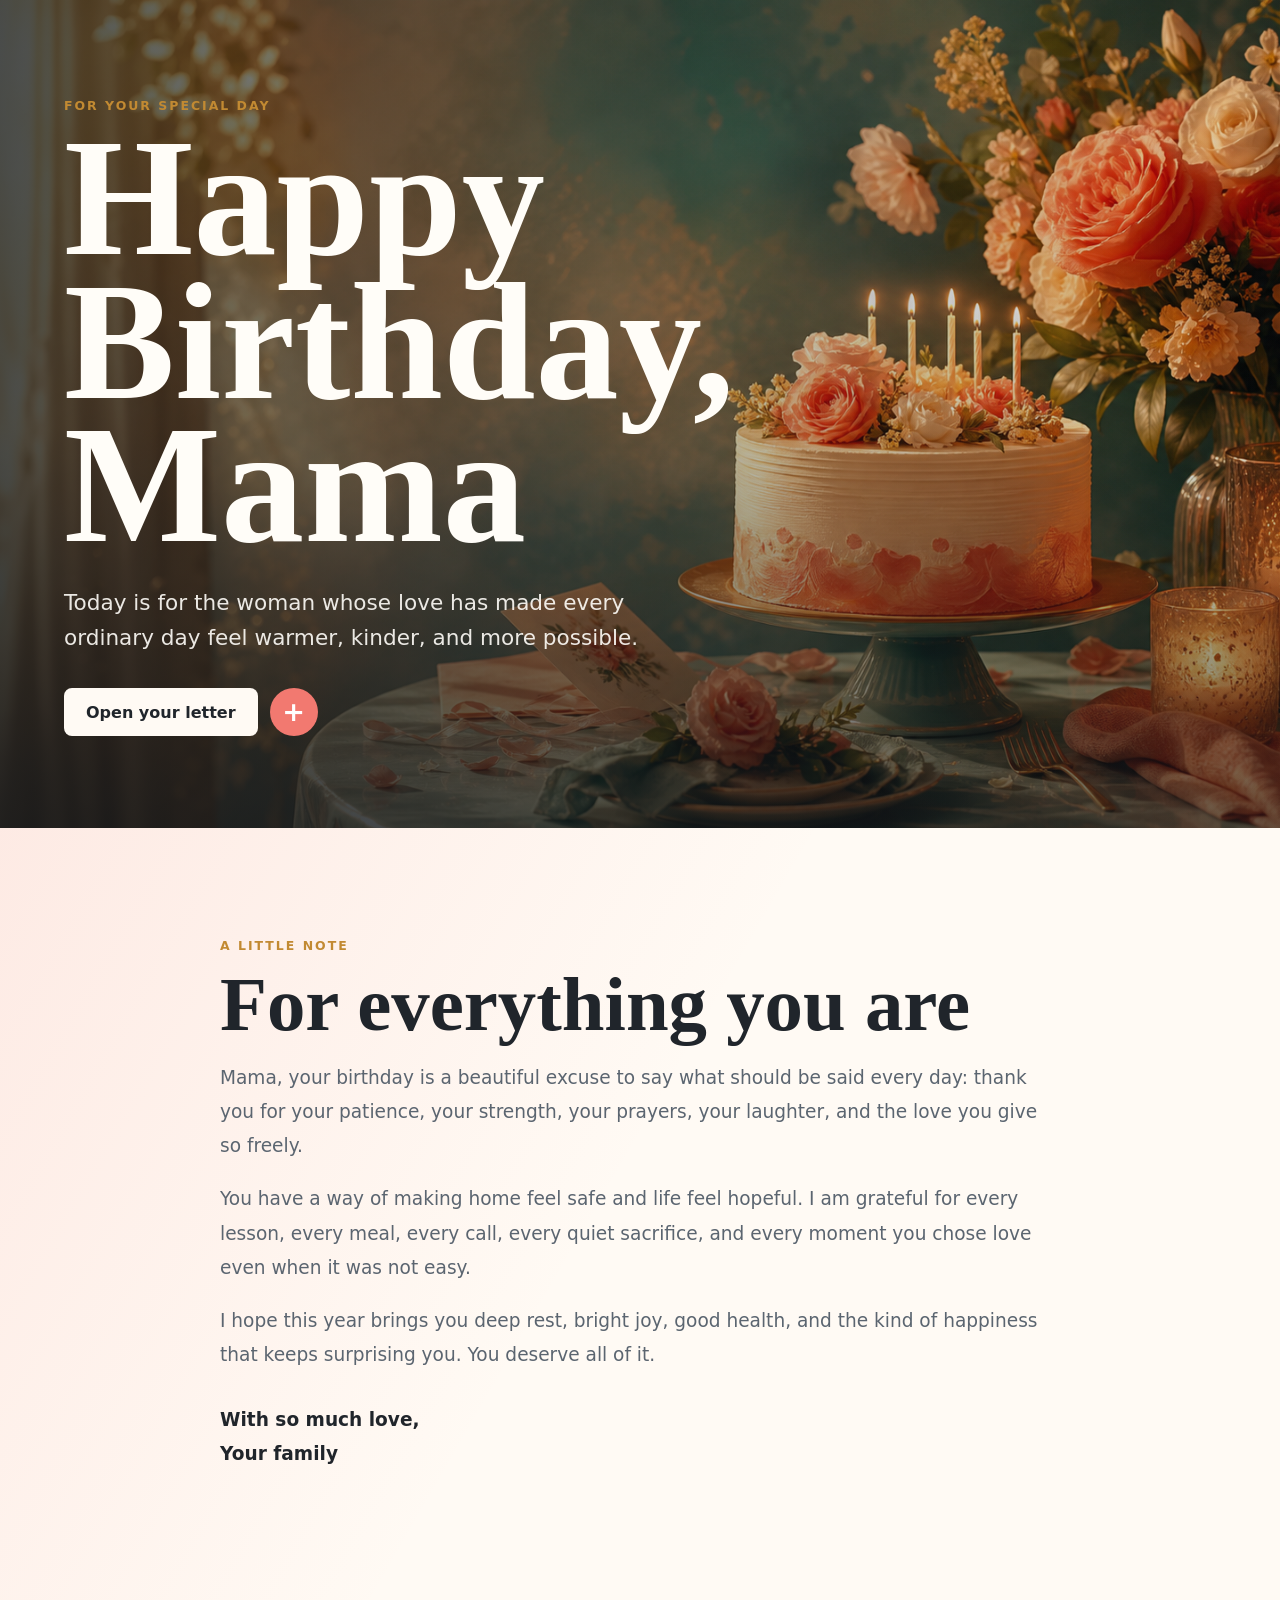
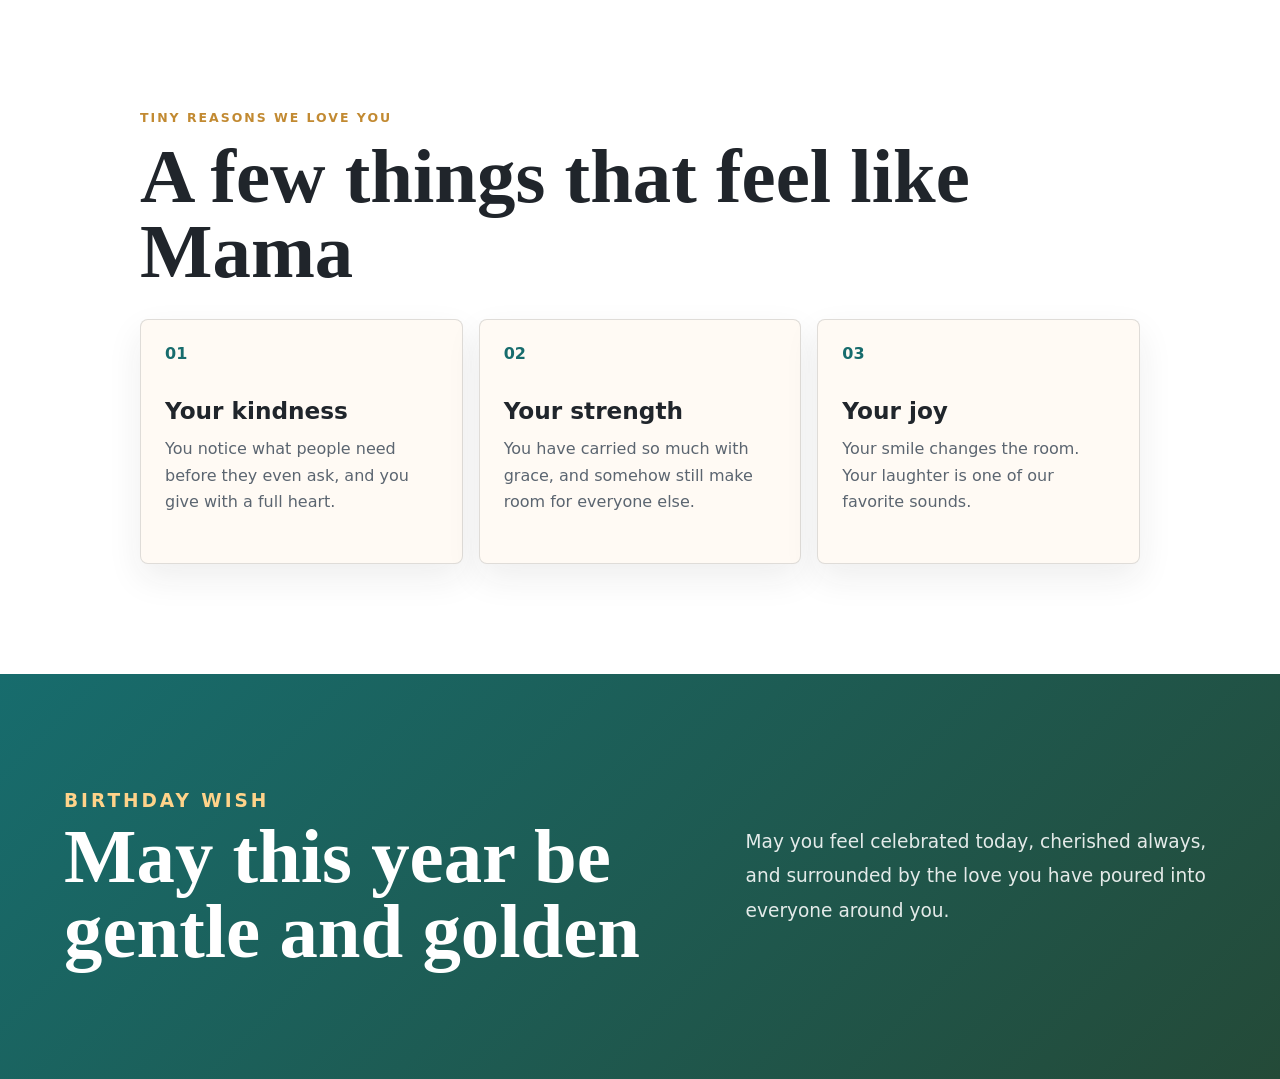
==== lander/index.html @ 540bffff "Add lander page route" ====
﻿<!doctype html>
<html lang="en">
  <head>
    <meta charset="utf-8" />
    <meta name="viewport" content="width=device-width, initial-scale=1" />
    <meta name="description" content="A birthday greeting for Mama." />
    <title>Happy Birthday, Mama</title>
    <base href="/" />
    <link rel="stylesheet" href="styles.css" />
  </head>
  <body>
    <main class="page-shell">
      <section class="hero" aria-label="Birthday greeting">
        <img class="hero-art" src="assets/birthday-hero.png" alt="Birthday cake, flowers, and warm candlelight" />
        <div class="hero-scrim"></div>
        <div class="hero-content">
          <p class="eyebrow">For your special day</p>
          <h1>Happy Birthday, Mama</h1>
          <p class="hero-copy">
            Today is for the woman whose love has made every ordinary day feel warmer, kinder, and more possible.
          </p>
          <div class="hero-actions" aria-label="Page actions">
            <button class="primary-action" type="button" id="openLetter">Open your letter</button>
            <button class="icon-action" type="button" id="celebrate" aria-label="Celebrate"><span aria-hidden="true">+</span></button>
          </div>
        </div>
      </section>

      <section class="letter-section" id="letter" aria-labelledby="letter-title">
        <div class="letter-wrap">
          <p class="section-kicker">A little note</p>
          <h2 id="letter-title">For everything you are</h2>
          <p>
            Mama, your birthday is a beautiful excuse to say what should be said every day:
            thank you for your patience, your strength, your prayers, your laughter, and the love
            you give so freely.
          </p>
          <p>
            You have a way of making home feel safe and life feel hopeful. I am grateful for every
            lesson, every meal, every call, every quiet sacrifice, and every moment you chose love
            even when it was not easy.
          </p>
          <p>
            I hope this year brings you deep rest, bright joy, good health, and the kind of happiness
            that keeps surprising you. You deserve all of it.
          </p>
          <p class="signature">With so much love,<br />Your family</p>
        </div>
      </section>

      <section class="memories-section" aria-labelledby="memories-title">
        <div class="section-heading">
          <p class="section-kicker">Tiny reasons we love you</p>
          <h2 id="memories-title">A few things that feel like Mama</h2>
        </div>
        <div class="memory-grid">
          <article class="memory-card">
            <span>01</span>
            <h3>Your kindness</h3>
            <p>You notice what people need before they even ask, and you give with a full heart.</p>
          </article>
          <article class="memory-card">
            <span>02</span>
            <h3>Your strength</h3>
            <p>You have carried so much with grace, and somehow still make room for everyone else.</p>
          </article>
          <article class="memory-card">
            <span>03</span>
            <h3>Your joy</h3>
            <p>Your smile changes the room. Your laughter is one of our favorite sounds.</p>
          </article>
        </div>
      </section>

      <section class="wish-section" aria-labelledby="wish-title">
        <div>
          <p class="section-kicker">Birthday wish</p>
          <h2 id="wish-title">May this year be gentle and golden</h2>
        </div>
        <p>
          May you feel celebrated today, cherished always, and surrounded by the love you have poured
          into everyone around you.
        </p>
      </section>
    </main>

    <div class="confetti-layer" id="confettiLayer" aria-hidden="true"></div>
    <script src="script.js"></script>
  </body>
</html>
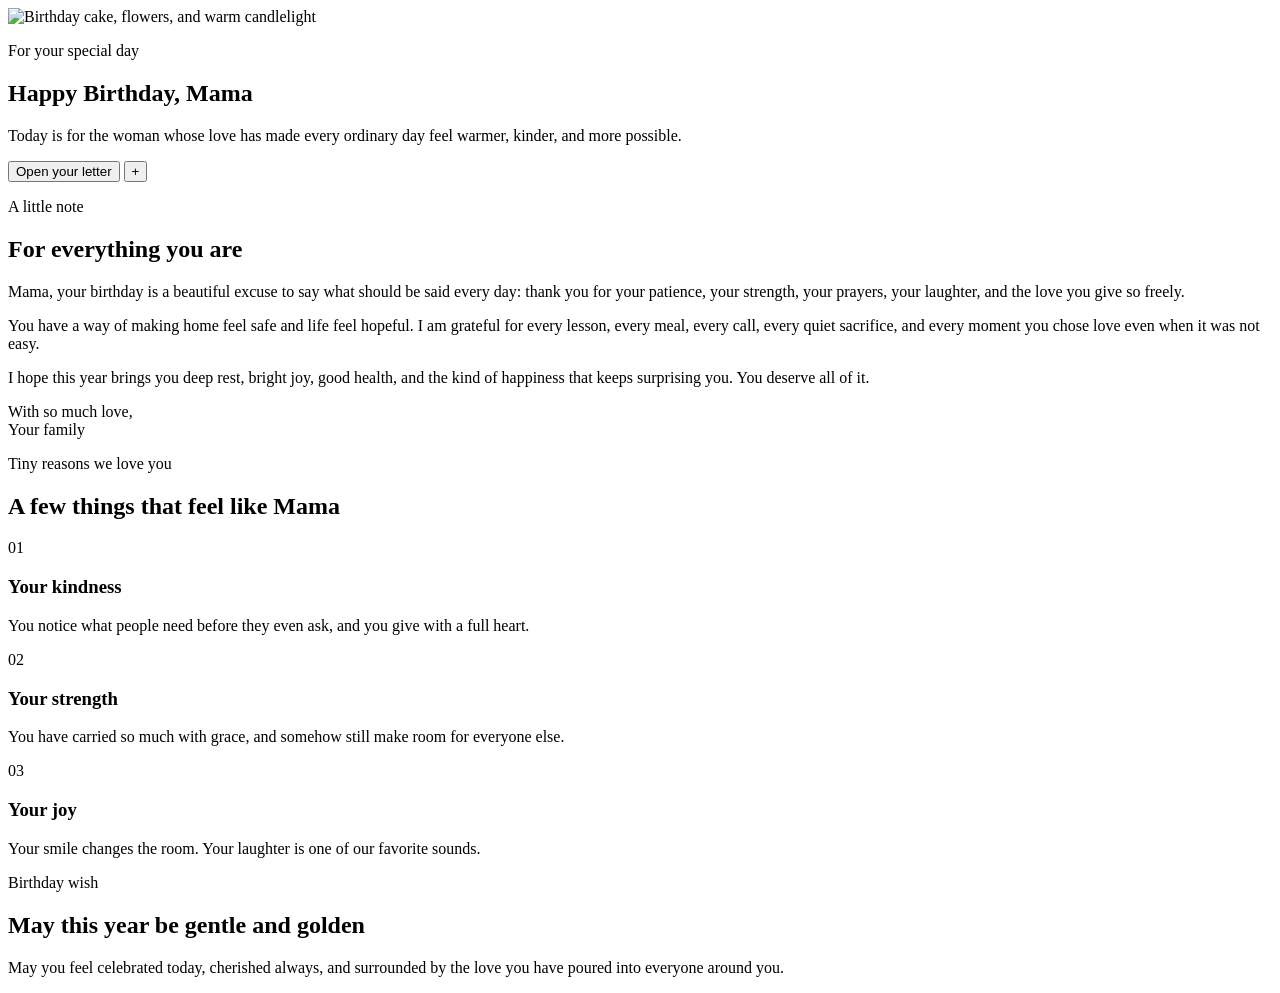
==== commit bb8d5c91: "erweew" ====
--- a/lander/index.html
+++ b/lander/index.html
@@ -5,7 +5,7 @@
     <meta name="viewport" content="width=device-width, initial-scale=1" />
     <meta name="description" content="A birthday greeting for Mama." />
     <title>Happy Birthday, Mama</title>
-    <base href="/" />
+    <base href="/mama-bday/" />
     <link rel="stylesheet" href="styles.css" />
   </head>
   <body>
@@ -90,3 +90,4 @@
 </html>
 
 
+
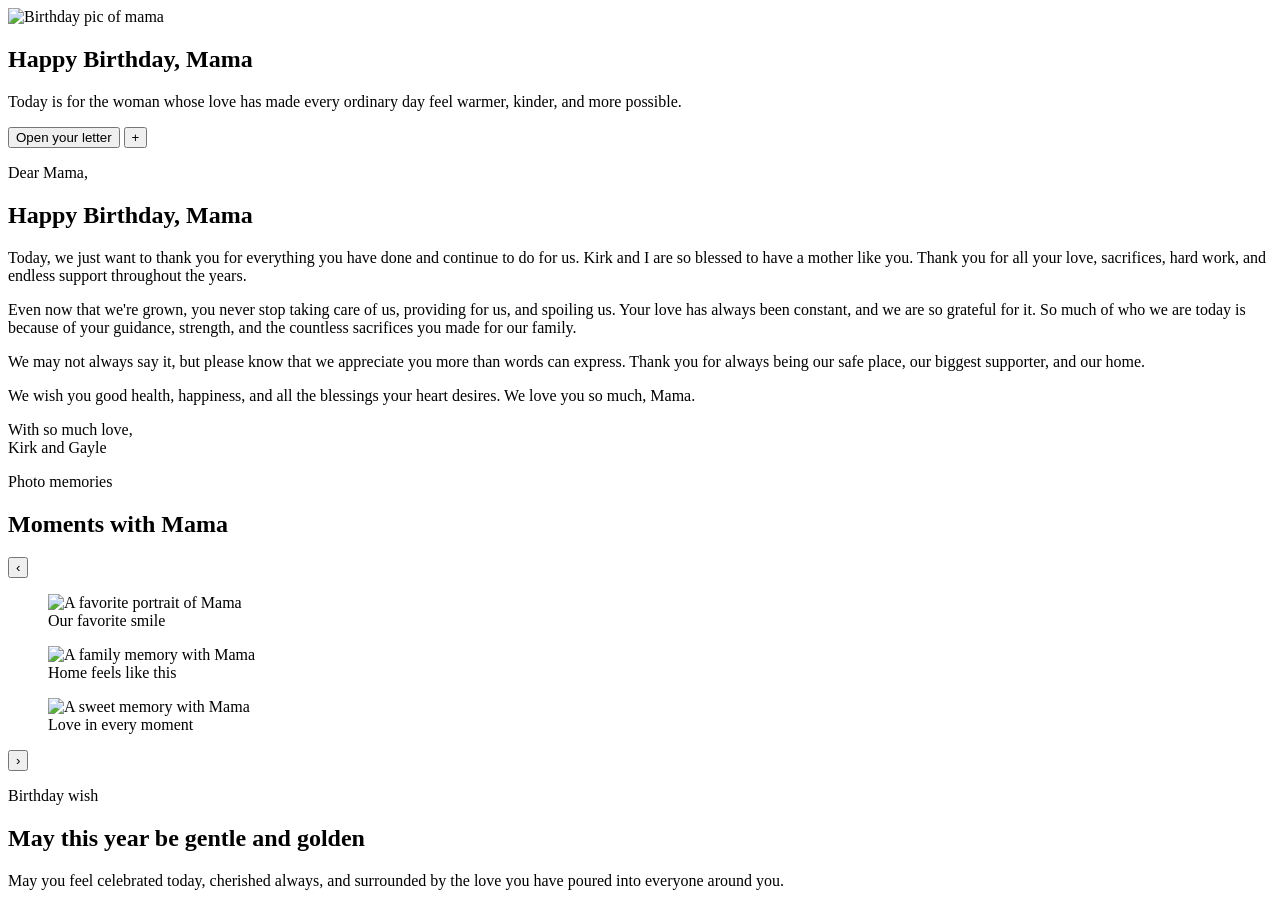
==== commit 22eeeb08: "wewew" ====
--- a/lander/index.html
+++ b/lander/index.html
@@ -1,93 +1,102 @@
 ﻿<!doctype html>
 <html lang="en">
-  <head>
-    <meta charset="utf-8" />
-    <meta name="viewport" content="width=device-width, initial-scale=1" />
-    <meta name="description" content="A birthday greeting for Mama." />
-    <title>Happy Birthday, Mama</title>
-    <base href="/mama-bday/" />
-    <link rel="stylesheet" href="styles.css" />
-  </head>
-  <body>
-    <main class="page-shell">
-      <section class="hero" aria-label="Birthday greeting">
-        <img class="hero-art" src="assets/birthday-hero.png" alt="Birthday cake, flowers, and warm candlelight" />
-        <div class="hero-scrim"></div>
-        <div class="hero-content">
-          <p class="eyebrow">For your special day</p>
-          <h1>Happy Birthday, Mama</h1>
-          <p class="hero-copy">
-            Today is for the woman whose love has made every ordinary day feel warmer, kinder, and more possible.
-          </p>
-          <div class="hero-actions" aria-label="Page actions">
-            <button class="primary-action" type="button" id="openLetter">Open your letter</button>
-            <button class="icon-action" type="button" id="celebrate" aria-label="Celebrate"><span aria-hidden="true">+</span></button>
+
+<head>
+  <meta charset="utf-8" />
+  <meta name="viewport" content="width=device-width, initial-scale=1" />
+  <meta name="description" content="A birthday greeting for Mama." />
+  <title>Happy Birthday, Mama</title>
+  <base href="/mama-bday/" />
+  <link rel="stylesheet" href="styles.css" />
+</head>
+
+<body>
+  <main class="page-shell">
+    <section class="hero" aria-label="Birthday greeting">
+      <img class="hero-art" src="assets/mama.jpg" alt="Birthday pic of mama" />
+      <div class="hero-scrim"></div>
+      <div class="hero-content">
+        <h1>Happy Birthday, Mama</h1>
+        <p class="hero-copy">
+          Today is for the woman whose love has made every ordinary day feel warmer, kinder, and more possible.
+        </p>
+        <div class="hero-actions" aria-label="Page actions">
+          <button class="primary-action" type="button" id="openLetter">Open your letter</button>
+          <button class="icon-action" type="button" id="celebrate" aria-label="Celebrate"><span
+              aria-hidden="true">+</span></button>
+        </div>
+      </div>
+    </section>
+
+    <section class="letter-section" id="letter" aria-labelledby="letter-title">
+      <div class="letter-wrap">
+        <p class="section-kicker">Dear Mama,</p>
+        <h2 id="letter-title">Happy Birthday, Mama</h2>
+        <p>
+          Today, we just want to thank you for everything you have done and continue to do for us. Kirk and I are so
+          blessed to have a mother like you. Thank you for all your love, sacrifices, hard work, and endless support
+          throughout the years.
+        </p>
+        <p>
+          Even now that we're grown, you never stop taking care of us, providing for us, and spoiling us. Your love has
+          always been constant, and we are so grateful for it. So much of who we are today is because of your guidance,
+          strength, and the countless sacrifices you made for our family.
+        </p>
+        <p>
+          We may not always say it, but please know that we appreciate you more than words can express. Thank you for
+          always being our safe place, our biggest supporter, and our home.
+        </p>
+        <p>
+          We wish you good health, happiness, and all the blessings your heart desires. We love you so much, Mama.
+        </p>
+        <p class="signature">With so much love,<br />Kirk and Gayle</p>
+      </div>
+    </section>
+
+    <section class="memories-section" aria-labelledby="memories-title">
+      <div class="section-heading">
+        <p class="section-kicker">Photo memories</p>
+        <h2 id="memories-title">Moments with Mama</h2>
+      </div>
+      <div class="carousel" aria-roledescription="carousel" aria-label="Photo memories of Mama">
+        <div class="carousel-frame">
+          <button class="carousel-button carousel-button-prev" type="button" data-carousel-prev aria-label="Previous photo">&lsaquo;</button>
+          <div class="carousel-viewport">
+            <div class="carousel-track" id="memoryCarousel">
+              <figure class="carousel-slide">
+                <img src="assets/mama.jpg" alt="A favorite portrait of Mama" />
+                <figcaption>Our favorite smile</figcaption>
+              </figure>
+              <figure class="carousel-slide">
+                <img src="assets/family.jpg" alt="A family memory with Mama" />
+                <figcaption>Home feels like this</figcaption>
+              </figure>
+              <figure class="carousel-slide">
+                <img src="assets/rob%26mama.jpg" alt="A sweet memory with Mama" />
+                <figcaption>Love in every moment</figcaption>
+              </figure>
+            </div>
           </div>
+          <button class="carousel-button carousel-button-next" type="button" data-carousel-next aria-label="Next photo">&rsaquo;</button>
         </div>
-      </section>
+        <div class="carousel-dots" role="tablist" aria-label="Choose photo"></div>
+      </div>
+    </section>
 
-      <section class="letter-section" id="letter" aria-labelledby="letter-title">
-        <div class="letter-wrap">
-          <p class="section-kicker">A little note</p>
-          <h2 id="letter-title">For everything you are</h2>
-          <p>
-            Mama, your birthday is a beautiful excuse to say what should be said every day:
-            thank you for your patience, your strength, your prayers, your laughter, and the love
-            you give so freely.
-          </p>
-          <p>
-            You have a way of making home feel safe and life feel hopeful. I am grateful for every
-            lesson, every meal, every call, every quiet sacrifice, and every moment you chose love
-            even when it was not easy.
-          </p>
-          <p>
-            I hope this year brings you deep rest, bright joy, good health, and the kind of happiness
-            that keeps surprising you. You deserve all of it.
-          </p>
-          <p class="signature">With so much love,<br />Your family</p>
-        </div>
-      </section>
+    <section class="wish-section" aria-labelledby="wish-title">
+      <div>
+        <p class="section-kicker">Birthday wish</p>
+        <h2 id="wish-title">May this year be gentle and golden</h2>
+      </div>
+      <p>
+        May you feel celebrated today, cherished always, and surrounded by the love you have poured
+        into everyone around you.
+      </p>
+    </section>
+  </main>
 
-      <section class="memories-section" aria-labelledby="memories-title">
-        <div class="section-heading">
-          <p class="section-kicker">Tiny reasons we love you</p>
-          <h2 id="memories-title">A few things that feel like Mama</h2>
-        </div>
-        <div class="memory-grid">
-          <article class="memory-card">
-            <span>01</span>
-            <h3>Your kindness</h3>
-            <p>You notice what people need before they even ask, and you give with a full heart.</p>
-          </article>
-          <article class="memory-card">
-            <span>02</span>
-            <h3>Your strength</h3>
-            <p>You have carried so much with grace, and somehow still make room for everyone else.</p>
-          </article>
-          <article class="memory-card">
-            <span>03</span>
-            <h3>Your joy</h3>
-            <p>Your smile changes the room. Your laughter is one of our favorite sounds.</p>
-          </article>
-        </div>
-      </section>
+  <div class="confetti-layer" id="confettiLayer" aria-hidden="true"></div>
+  <script src="script.js"></script>
+</body>
 
-      <section class="wish-section" aria-labelledby="wish-title">
-        <div>
-          <p class="section-kicker">Birthday wish</p>
-          <h2 id="wish-title">May this year be gentle and golden</h2>
-        </div>
-        <p>
-          May you feel celebrated today, cherished always, and surrounded by the love you have poured
-          into everyone around you.
-        </p>
-      </section>
-    </main>
-
-    <div class="confetti-layer" id="confettiLayer" aria-hidden="true"></div>
-    <script src="script.js"></script>
-  </body>
 </html>
-
-
-
